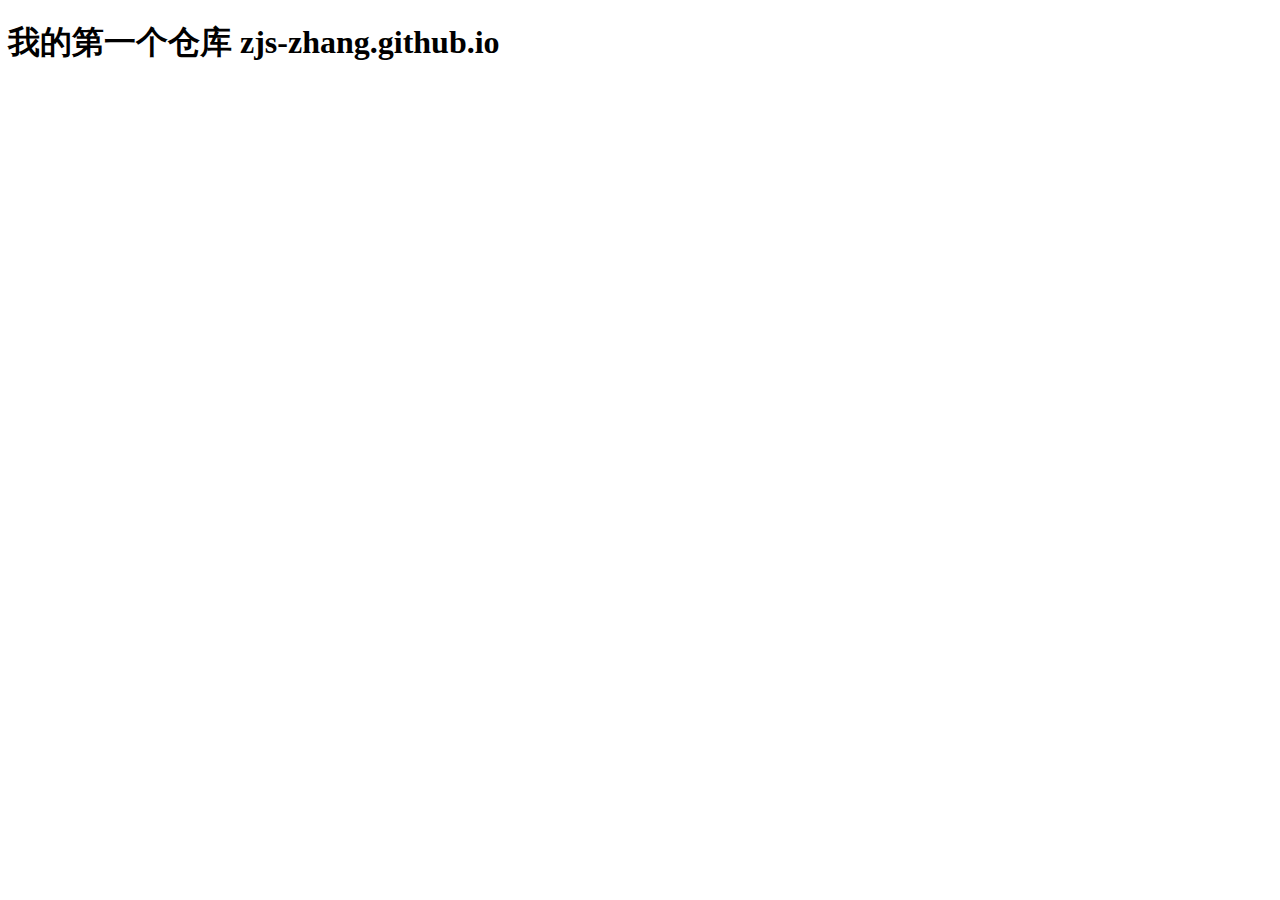
==== index.html @ bf3cb0ac "Create index.html" ====
<!DOCTYPE html>
<html lang="en">
  <head>
    <meta charset="UTF-8" />
    <meta
      name="viewport"
      content="width=device-width, initial-scale=1.0"
    />
    <title>Document</title>
  </head>
  <body>
    <h1>我的第一个仓库 zjs-zhang.github.io</h1>
  </body>
</html>
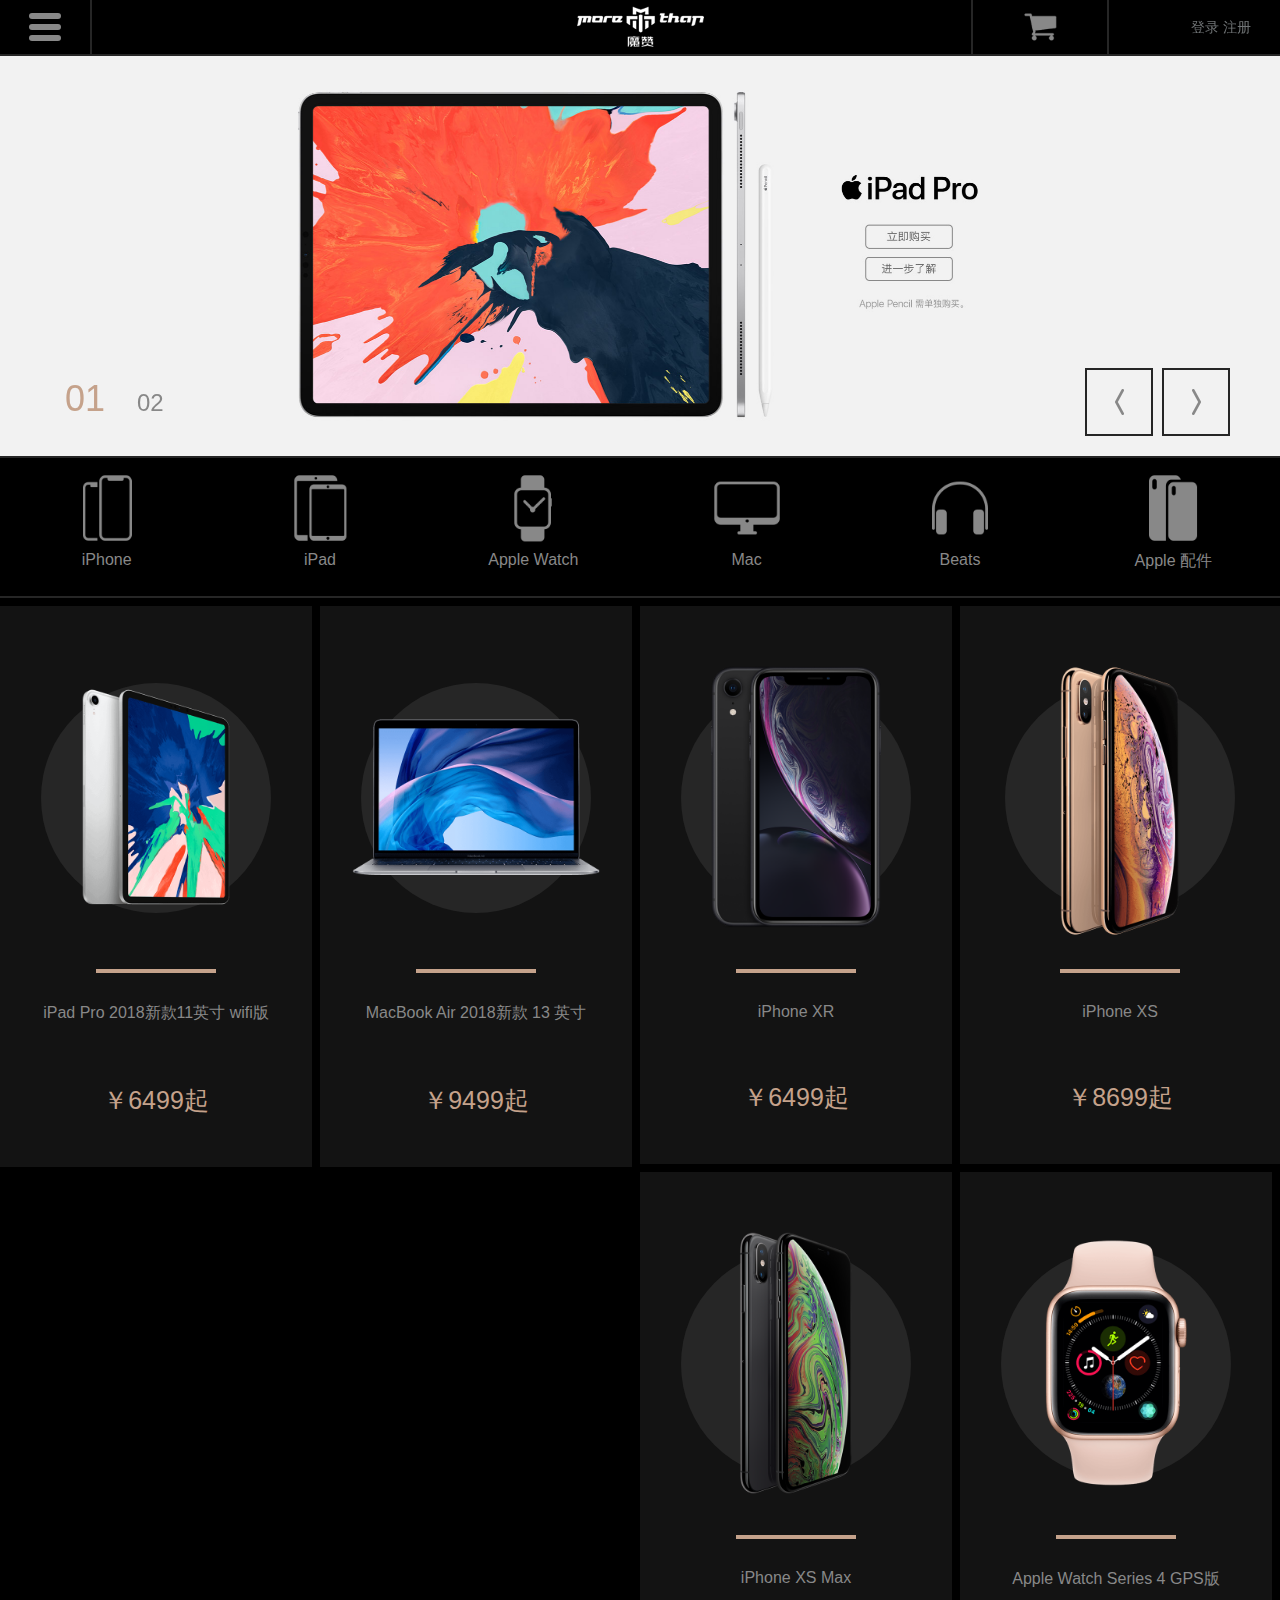
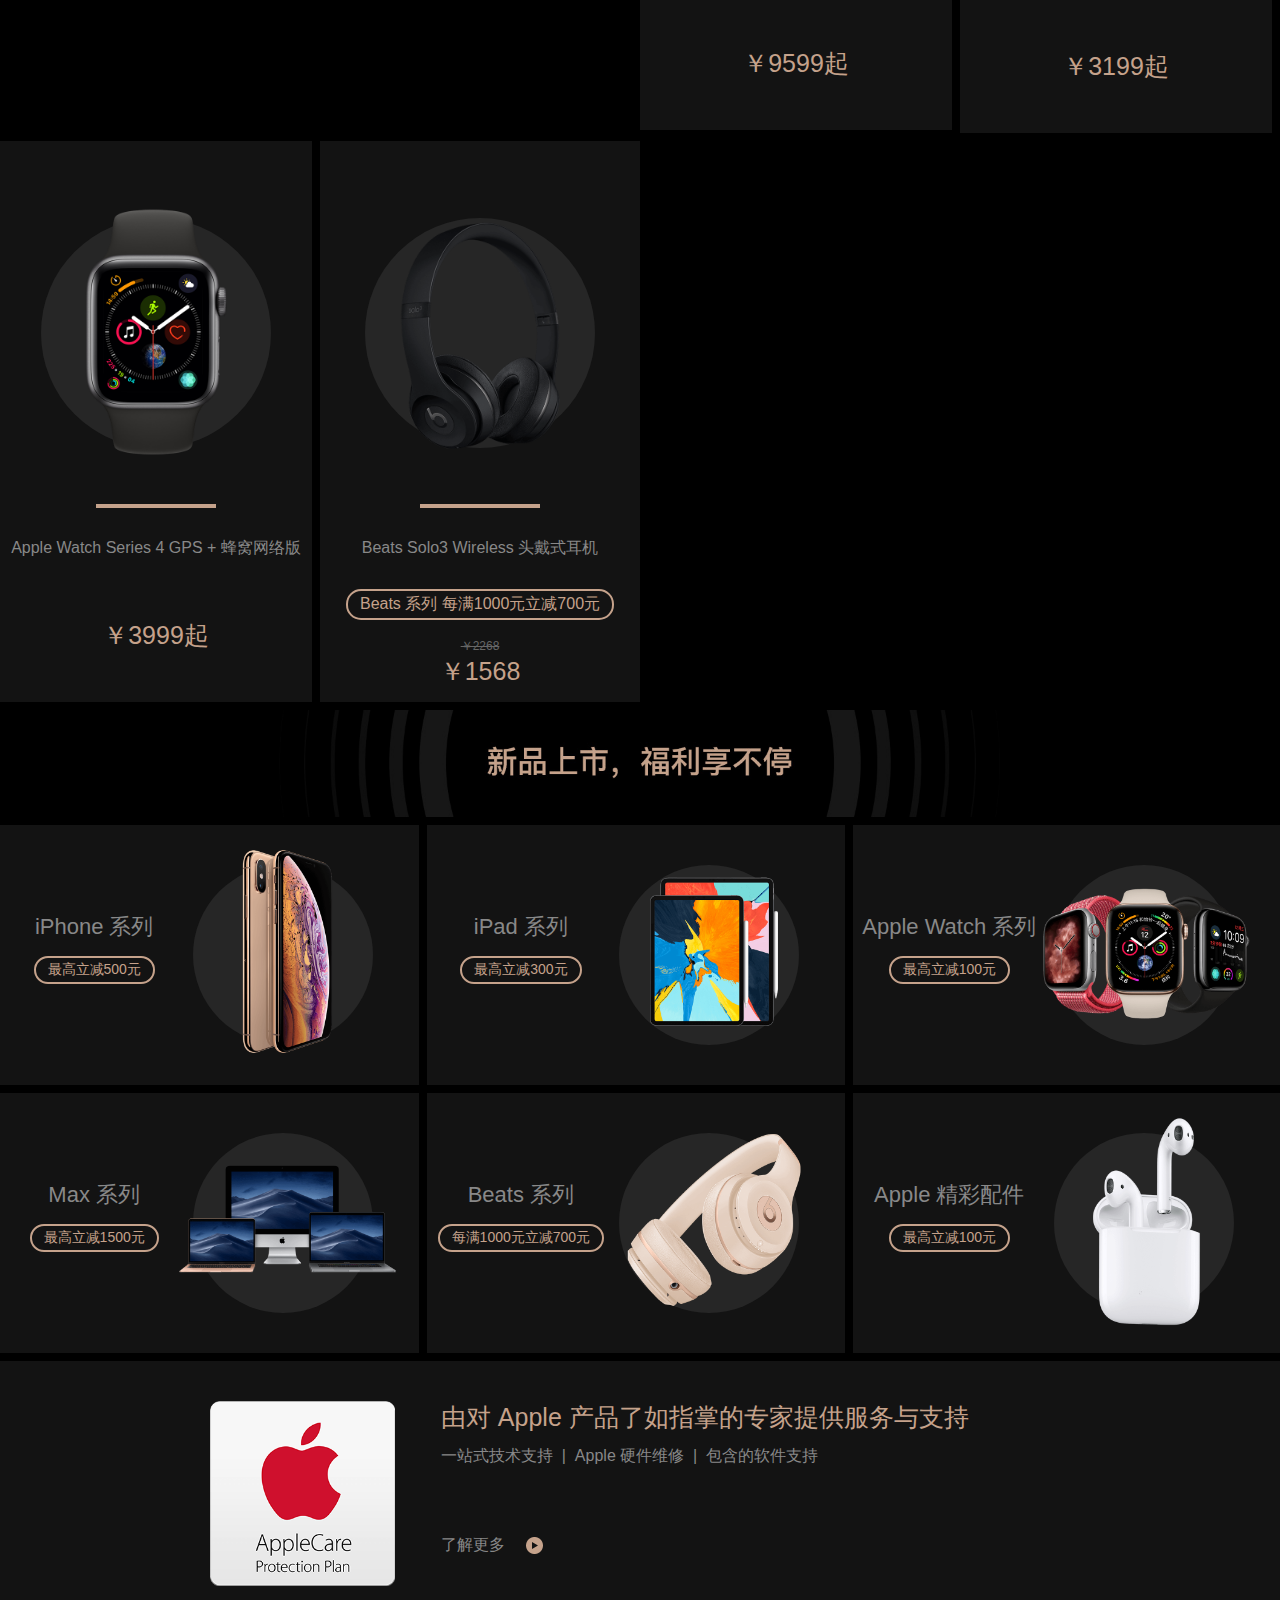
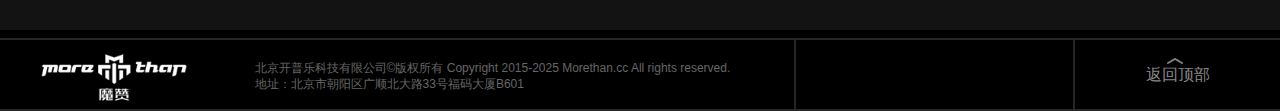
==== commit fdc5489b: "第一个版本" ====
--- a/index.html
+++ b/index.html
@@ -1,14 +1,301 @@
 <!DOCTYPE html>
 <html lang="en">
-  <head>
-    <meta charset="UTF-8" />
-    <meta
-      name="viewport"
-      content="width=device-width, initial-scale=1.0"
-    />
+
+<head>
+    <meta charset="UTF-8">
+    <meta name="viewport" content="width=device-width, initial-scale=1.0">
+    <link rel="stylesheet" href="./css/index.css">
+    <link rel="stylesheet" href="./css/swiper.min.css">
     <title>Document</title>
-  </head>
-  <body>
-    <h1>我的第一个仓库 zjs-zhang.github.io</h1>
-  </body>
-</html>
+    <style>
+
+    </style>
+</head>
+
+<body>
+    <div class="container">
+        <header>
+            <div class="header-top cf">
+                <div class="menu">
+                    <div class='before'></div>
+                    <div class='menu-toggle'></div>
+                    <div class='after'></div>
+                </div>
+                <div class="logo">
+                    <h1>魔赞</h1>
+                </div>
+                <div class="shopping-cart">
+                    <a href="shoppingCart.html"></a>
+                </div>
+                <div class="login">
+                    <a href="login.html">登录</a>/<a href="">注册</a>
+
+                </div>
+            </div>
+            <div class="banner">
+                <div class="swiper-container">
+                    <div class="swiper-wrapper">
+                        <div class="swiper-slide">
+                            <a href="detail.html" title="iPad Pro"><img src=" ./images/index/m11ipad.jpg" alt=""></a>
+                        </div>
+                        <div class="swiper-slide">
+                            <a href="detail.html" title="MacBook Air"><img src="./images/index/m11mac.jpg" alt=""></a>
+                        </div>
+                    </div>
+                    <!-- 如果需要分页器 -->
+                    <div class="swiper-pagination"></div>
+                    <!-- 如果需要导航按钮 -->
+                    <div class="swiper-button-prev"></div>
+                    <div class="swiper-button-next"></div>
+                    <!-- 如果需要滚动条 -->
+                    <!-- <div class="swiper-scrollbar"></div> -->
+                </div>
+            </div>
+            <div class="nav-tab">
+                <ul class="cf">
+                    <li><a href="detail.html" title="iPhone">
+                            <img src="./images/index/nav1.png" alt="">
+                            <span class="text">iPhone</span>
+                        </a></li>
+                    <li><a href="detail.html" title="iPad">
+                            <img src="./images/index/nav2.png" alt="">
+                            <span class="text">iPad</span>
+                        </a></li>
+                    <li><a href="detail.html" title=" Apple Watch">
+                            <img src="./images/index/nav3.png" alt="">
+                            <span class="text"> Apple Watch</span>
+                        </a></li>
+                    <li><a href="detail.html" title="Mac">
+                            <img src="./images/index/nav4.png" alt="">
+                            <span class="text">Mac</span>
+                        </a></li>
+                    <li><a href="detail.html" title="Beats">
+                            <img src="./images/index/nav5.png" alt="">
+                            <span class="text">Beats</span>
+                        </a></li>
+                    <li><a href="detail.html" title="Apple 配件">
+                            <img src="./images/index/nav6.png" alt="">
+                            <span class="text">Apple 配件</span>
+                        </a></li>
+                </ul>
+            </div>
+        </header>
+        <section>
+            <div class="main-shop">
+                <div><a href="detail.html" title="iPad Pro 2018新款11英寸 wifi版">
+                        <div class="circle"></div>
+                        <img src="./images/index/menu2.png" alt="">
+                        <div class="line"></div>
+                        <p>iPad Pro 2018新款11英寸 wifi版</p>
+                        <span>￥6499起</span>
+                    </a>
+                </div>
+                <div><a href="detail.html" title="MacBook Air 2018新款 13 英寸">
+                        <div class="circle"></div>
+                        <img src="./images/index/list1.png" alt="">
+                        <div class="line"></div>
+                        <p>MacBook Air 2018新款 13 英寸</p>
+                        <span>￥9499起</span>
+                    </a>
+                </div>
+                <div><a href="detail.html" title="iPhone XR">
+                        <div class="circle"></div>
+                        <img src="./images/index/list2.png" alt="">
+                        <div class="line"></div>
+                        <p>iPhone XR</p>
+                        <span>￥6499起</span>
+                    </a>
+                </div>
+                <div><a href="detail.html" title="iPhone XS">
+                        <div class="circle"></div>
+                        <img src="./images/index/list3.png" alt="">
+                        <div class="line"></div>
+                        <p>iPhone XS</p>
+                        <span>￥8699起</span>
+                    </a>
+                </div>
+                <div><a href="detail.html" title="iPhone XS Max">
+                        <div class="circle"></div>
+                        <img src="./images/index/list4.png" alt="">
+                        <div class="line"></div>
+                        <p>iPhone XS Max</p>
+                        <span>￥9599起</span>
+                    </a>
+                </div>
+                <div><a href="detail.html" title="Apple Watch Series 4 GPS版">
+                        <div class="circle"></div>
+                        <img src="./images/index/list5.png" alt="">
+                        <div class="line"></div>
+                        <p>Apple Watch Series 4 GPS版</p>
+                        <span>￥3199起</span>
+                    </a>
+                </div>
+                <div><a href="detail.html" title="Apple Watch Series 4 GPS + 蜂窝网络版">
+                        <div class="circle"></div>
+                        <img src="./images/index/list6.png" alt="">
+                        <div class="line"></div>
+                        <p>Apple Watch Series 4 GPS + 蜂窝网络版</p>
+                        <span>￥3999起</span>
+                    </a>
+                </div>
+                <div><a class="active" href="detail.html" title="Beats Solo3 Wireless 头戴式耳机">
+                        <div class="circle"></div>
+                        <img src="./images/index/list7.png" alt="">
+                        <div class="line"></div>
+                        <p>Beats Solo3 Wireless 头戴式耳机</p>
+                        <button>Beats 系列 每满1000元立减700元</button>
+                        <i>￥2268</i>
+                        <span>￥1568</span>
+                    </a>
+                </div>
+            </div>
+            <div class="new-shop">
+                <img src="./images/index/title_02.jpg" alt="">
+                <div>
+                    <ul class="cf">
+                        <li>
+                            <a href="detail.html" class="cf" title="iPhone 系列">
+                                <div>
+                                    <p>iPhone 系列</p>
+                                    <button>最高立减500元</button>
+                                </div>
+                                <div class="circle"></div>
+                                <img src="./images/index/menu1.png" alt="">
+                            </a>
+                        </li>
+                        <li>
+                            <a href="detail.html" class="cf" title="iPad 系列">
+                                <div>
+                                    <p>iPad 系列</p>
+                                    <button>最高立减300元</button>
+                                </div>
+                                <div class="circle"></div>
+                                <img src="./images/index/r-iPad.png" alt="">
+                            </a>
+                        </li>
+                        <li>
+                            <a href="detail.html" class="cf" title="Apple Watch 系列">
+                                <div>
+                                    <p>Apple Watch 系列</p>
+                                    <button>最高立减100元</button>
+                                </div>
+                                <div class="circle"></div>
+                                <img src="./images/index/menu3.png" alt="">
+                            </a>
+                        </li>
+                        <li>
+                            <a href="detail.html" class="cf" title="Max 系列">
+                                <div>
+                                    <p>Max 系列</p>
+                                    <button>最高立减1500元</button>
+                                </div>
+                                <div class="circle"></div>
+                                <img src="./images/index/menu4.png" alt="">
+                            </a>
+                        </li>
+                        <li>
+                            <a href="detail.html" class="cf" title="Beats 系列">
+                                <div>
+                                    <p>Beats 系列</p>
+                                    <button>每满1000元立减700元</button>
+                                </div>
+                                <div class="circle"></div>
+                                <img src="./images/index/menu5.png" alt="">
+                            </a>
+                        </li>
+                        <li>
+                            <a href="detail.html" class="cf" title="Apple 精彩配件">
+                                <div>
+                                    <p>Apple 精彩配件</p>
+                                    <button>最高立减100元</button>
+                                </div>
+                                <div class="circle"></div>
+                                <img src="./images/index/menu6.png" alt="">
+                            </a>
+                        </li>
+                    </ul>
+                </div>
+            </div>
+            <div class="learn-about">
+                <div class="inner">
+                    <a href="detail.html" class="cf">
+                        <div class="left">
+                            <img src="./images/index/applecare.png" alt="">
+                        </div>
+                        <div class="right">
+                            <p>由对 Apple 产品了如指掌的专家提供服务与支持</p>
+                            <p>一站式技术支持&nbsp;&nbsp;|&nbsp;&nbsp;Apple 硬件维修&nbsp;&nbsp;|&nbsp;&nbsp;包含的软件支持</p>
+                            <p>了解更多</p>
+                        </div>
+                    </a>
+                </div>
+            </div>
+        </section>
+        <footer class="cf">
+            <div><img src="./images/index/logo.png" alt=""></div>
+            <p>北京开普乐科技有限公司©版权所有 Copyright 2015-2025 Morethan.cc All rights reserved.<br>地址：北京市朝阳区广顺北大路33号福码大厦B601</p>
+            <a href="#">返回顶部<span></span></a>
+        </footer>
+    </div>
+    <script src="./js/jquery-3.4.1.min.js"></script>
+    <script src="./js/swiper.min.js"></script>
+    <script>
+        //轮播图插件
+        var mySwiper = new Swiper('.swiper-container', {
+            direction: 'horizontal', // 垂直切换选项
+            loop: true, // 循环模式选项
+            effect: 'fade',
+            speed: 1000,
+            autoplay: {
+                delay: 5000,
+            },
+            // 如果需要分页器
+            pagination: {
+                el: '.swiper-pagination',
+                clickable: true,
+                renderBullet: function (index, className) {
+                    switch (index) {
+                        case 0: text = "01"; break;
+                        case 1: text = "02"; break;
+                    }
+                    return `<span class="${className}">${text}</span>`
+                }
+            },
+
+            // 如果需要前进后退按钮
+            navigation: {
+                nextEl: '.swiper-button-next',
+                prevEl: '.swiper-button-prev',
+            },
+
+            // 如果需要滚动条
+            scrollbar: {
+                el: '.swiper-scrollbar',
+            },
+        })
+        //nav-tab的效果
+        $('.nav-tab li ').hover(function () {
+            var ind = $(this).index() + 1
+            $(this).find('img').attr('src', './images/index/nav' + ind + ind + '.png')
+            $(this).find('img').addClass('change')
+        }, function () {
+            var ind = $(this).index() + 1
+            $(this).find('img').attr('src', './images/index/nav' + ind + '.png')
+            $(this).find('img').removeClass('change')
+        })
+        //返回顶部
+        function back() {
+            $('footer span').animate({ top: '25%' }, 800, function () {
+                $('footer span').animate({ top: '37%' }, 800)
+
+            })
+        }
+        back()
+        setInterval(function () {
+            back()
+        }, 1600)
+
+    </script>
+</body>
+
+</html>--- a/css/index.css
+++ b/css/index.css
@@ -0,0 +1,455 @@
+*{
+    padding: 0;
+    margin: 0;
+    border: 0;
+}
+.cf:before,.cf:after{
+    content:'';
+    display: block;
+}
+ .cf:after{
+    clear:both;
+}
+a{text-decoration: none;}
+ul li{list-style: none;}
+body{font-family: "微软雅黑","黑体","宋体",Helvetica,Arial;}
+.container{
+    width: 100%;   
+    min-width: 1200px;
+    background-color: #000;
+}
+header{
+    width: 100%;
+    /* min-width: 1200px; */
+}
+.header-top{
+    width: 100%;
+    height: 54px;   
+    background-color: #000;
+    border-bottom: 2px solid #262626;
+    position: fixed;
+    z-index: 10;
+    min-width: 1200px;
+}
+.header-top>div{
+    float: left;
+}
+.header-top .menu{
+    /* 115 */
+    width: 7%;
+    height: 41px;
+    /* position: relative; */
+    cursor:pointer;
+    padding-top: 13px;
+    border-right:2px solid #262626;
+}
+.header-top .menu>div{
+    width: 32px;
+    height: 6px;
+    margin: 0 auto;
+    background-color: #888;
+    border-radius:3px;
+    margin-bottom: 5px;
+}
+.logo {
+    width: 150px;
+    text-indent: -2000px;
+    /* 750/1879 */
+    margin-left:37% ;
+    /* 452  */
+    margin-right: 20%;
+ }
+.logo h1 {
+    display:block;
+    height: 54px;
+    /* margin-top: 7px; */
+    background: url(../images/index/logo.png) no-repeat center;
+    background-size: 90%;
+}
+.shopping-cart a{
+    display: block;
+    width: 50px;
+    
+    padding:0 42px;
+    height: 54px;
+    background: url(../images/index/icon-car.png) no-repeat center;
+    background-size: 40%;
+    margin-top: 0px;
+    border-left: 2px solid #262626;
+    border-right: 2px solid #262626;
+    transition: all .3s;
+}
+.shopping-cart a:hover{
+    background:url(../images/index/icon-car-hover.png) no-repeat center;
+    background-size: 40%;
+}
+.login {
+    font-size: 14px;
+    
+    line-height: 54px;
+    margin-left: 82px;
+}
+.login a{
+    color:#707476;
+    transition:color .1s;
+}
+.login a:hover{
+        color:#c5a28b;
+}
+.banner{
+    width: 100%;
+    /* min-width: 1200px; */
+    padding-top: 54px;
+}
+.swiper-container {
+    width: 100%;
+  
+}
+.swiper-container img {
+    width: 100%; 
+    display: block;
+}
+.banner .swiper-pagination{
+    text-align: left;
+}
+.banner .swiper-pagination-bullet {
+    width: 26px;
+    height: 26px;
+    line-height: 26px;
+    font-size: 24px;
+    color:#888;
+    opacity:1;
+    background: transparent;
+}
+.banner .swiper-container-horizontal>.swiper-pagination-bullets{
+    left:50px;
+    bottom: 40px;
+}
+.banner .swiper-container-horizontal > .swiper-pagination-bullets .swiper-pagination-bullet {
+    margin: 0 15px;
+}
+.banner .swiper-pagination-bullet-active {
+    width: 42px ;
+    font-size: 36px ;
+    /* line-height: 17px ; */
+    color: #c5a28b ;
+}
+.banner .swiper-button-prev,.banner .swiper-button-next{
+    width: 68px;
+    height: 68px;
+    position: absolute;
+    left:100%;
+    top:100%;
+    background: url(../images/index/page.png);    
+    top: 100% ;
+    margin-top: -88px;
+    left: 100% ;    
+    transition:all .3s;
+}
+.banner .swiper-button-prev{
+    background-position: 0 0 ;
+    margin-left: -195px;
+}
+.banner .swiper-button-next{
+    background-position: 68px 0;
+    left:auto;
+    right: 50px;
+}
+.banner .swiper-button-prev:after,.banner .swiper-button-next:after{
+    content:''
+}
+.banner .swiper-button-prev:hover{
+    background:url(../images/index/page-hover.png);
+    background-position: 0 0 ;
+}
+.banner .swiper-button-next:hover{
+    background:url(../images/index/page-hover.png);
+    background-position: 68px 0 ;
+}
+.nav-tab{
+    width: 100%;
+    /* min-width: 1200px; */
+    background-color: #000;
+    text-align: center;
+    border-top: 2px solid #262626;
+    border-bottom: 2px solid #262626;
+}
+.nav-tab ul li{
+    list-style: none;
+    float: left;
+    width: 16.6666%;
+}
+.nav-tab ul li a{
+    display: block;
+  
+}
+.nav-tab img{
+    width: 70px;
+    height: 70px;
+    margin-top: 15px;
+    transition:transform .6s;
+}
+.nav-tab span{
+    display:block;
+    font-size: 16px;
+    color:#888;
+    margin-top: 4px;
+    margin-bottom: 24px;
+    transition: color .6s;
+}
+.nav-tab ul li a:hover span{
+color:#c5a28b;
+}
+.nav-tab li .change{
+    transform:scale(1.1)
+}
+.section{
+    width: 100%;
+}
+.main-shop{
+    width: 100%;
+    min-width:1200px;
+    padding-top: 8px;
+  text-align: center;
+}
+.main-shop>div{
+    width: 25%;
+    float: left;
+    box-sizing: border-box;
+    border-right: 8px solid #000;
+    background-color: #131313;
+    position: relative;
+    margin-bottom: 8px;
+    
+}
+.main-shop>div:nth-child(4n){
+    border-right: 0;
+}
+.main-shop>div a{
+    display: block;
+    width: 100%;
+padding-top: 77px;
+    padding-bottom: 50px;
+    transition: box-shadow .5s;
+}
+.main-shop .circle{
+    width: 230px;
+    height:230px;
+    background-color: #262626;
+    margin: 0 auto;
+    border-radius: 50%;
+}
+.main-shop img{
+    width: 100%;
+display: block;
+    position: absolute;
+    top:35px;
+    left:0;
+    transition:transform .5s;
+}
+.main-shop .line{
+
+    width: 120px;
+    height: 4px;
+    background-color: #c5a28b;
+    margin: 56px auto 30px;
+}
+.main-shop p{
+    font-size: 16px;
+    color:#888;
+    margin-bottom: 60px;
+}
+.main-shop span{
+    font-size: 25px;
+    color:#c5a28b;
+
+}
+.main-shop .active p{
+margin-bottom: 30px;
+}
+.main-shop button,.new-shop button
+{
+   padding: 3px 12px;
+    border-radius: 15px;
+    border: 2px solid #c5a28b;
+    font-size: 16px;
+    color:#c5a28b;
+    background-color: transparent;
+}
+.main-shop i{
+    font-style: normal;
+    display: block;
+    margin-top: 18px;
+    margin-bottom: 0;
+    color:#666;
+    font-size: 12px;
+    text-decoration:line-through;
+}
+.main-shop .active{
+    padding-bottom: 14px;
+}
+.main-shop a:hover,.new-shop a:hover,.learn-about:hover{
+    box-shadow:  0px 0px 38px rgba(0,0,0,0.8) inset;
+}
+.main-shop a:hover img{
+    transform:scale(0.9)
+}
+.new-shop{
+    width: 100%;
+
+}
+.new-shop>img{
+    width: 100%;
+    display: block;
+}
+.new-shop ul li{
+    float: left;
+    width: 33.3333%;
+    margin-top: 8px;
+}
+.new-shop ul li:nth-child(3n) a{
+    border-right:0;
+}
+.new-shop ul li a{
+    display: block;
+    box-sizing: border-box;
+    border-right: 8px solid #000;
+    position: relative;
+    background-color: #131313;
+    transition: box-shadow .5s;
+}
+.new-shop .circle{
+    width: 180px;
+    float: right;
+    height: 180px;
+    border-radius: 50%;
+margin: 40px 46px 40px 0;
+
+background-color: #262626;
+}
+.new-shop a img{
+    display: block;
+    width:58%;
+    position: absolute;
+    top:5px;
+    right:10px;
+    transition: transform .5s;
+}
+.new-shop a>div:first-child{
+    float: left;
+    width: 45%;
+    text-align: center;
+}
+.new-shop p{
+   font-size: 22px;
+   color:#888;
+   margin-top: 87px;
+   margin-bottom: 14px;  
+}
+.new-shop button{font-size: 14px;}
+.new-shop a:hover img{
+    transform: scale(0.9);
+}
+.learn-about{width: 100%;background-color: #131313;margin-top: 8px;transition:box-shadow .5s;}
+.learn-about .inner{
+    width: 1200px;
+    margin: 0 auto;
+   
+}
+.inner a>div{
+    float: left;
+    /* 252/1879 */
+    
+}
+.inner .left{
+    width: 13.4114%;
+    margin-right: 70px;
+margin-left: 170px;
+padding: 40px 0;
+}
+.inner .right{
+    width:60%;
+    padding: 40px 0;
+   
+}
+.inner .left>img{
+    width: 115%;
+    transition:transform .5s;
+}
+.inner p{
+    color:#888;
+    font-size: 16px;
+}
+.inner p:first-child{
+    color:#c5a28b;
+    font-size: 25px;
+    margin-bottom: 12px;
+}
+.inner p:last-child{
+   margin-top: 68px;
+ 
+   background: url(../images/index/applecare-icon.png) no-repeat 12% center;
+}
+.inner a:hover img{
+    transform:scale(0.9)
+}
+footer{width: 100%;border-bottom: 2px solid #262626;margin-top: 8px;border-top: 2px solid #262626;}
+footer div{
+    width: 12%;
+    float: left;
+    margin-top: 11px;
+    margin-left: 37px;
+}
+footer div img{
+    width: 100%;
+}
+footer p{
+    float: left;
+    /* 345px/1879 */
+    margin-left:5%;
+    /* 60 */
+    padding-right: 5%;
+    color:#666;
+    font-size:12px;
+    line-height:16px;
+    padding-top: 20px;
+    height: 49px;
+    border-right:2px solid #262626;
+}
+footer a{
+    display: block;
+    float:right;
+    text-align: center;
+    width: 16%;
+    font-size: 16px;
+    color:#888;
+    line-height: 69px;
+    border-left: 2px solid #262626;
+    /* background: url(../images/index/icon-top.png) no-repeat center 40%; */
+    background-size: 8%;
+    transition: color .3s;
+    position: relative;
+}
+footer span{
+    display: block;
+    width:16px;
+    height:6px;
+    background:url(../images/index/icon-top.png) no-repeat ;
+    background-size: contain;
+    position: absolute;
+    top:37%;
+    left:45%;
+}
+footer a:hover{
+    color:#c5a28b;
+}
+.footer a.active{
+   top:25%;
+}
+
+
+
+
+
+
+
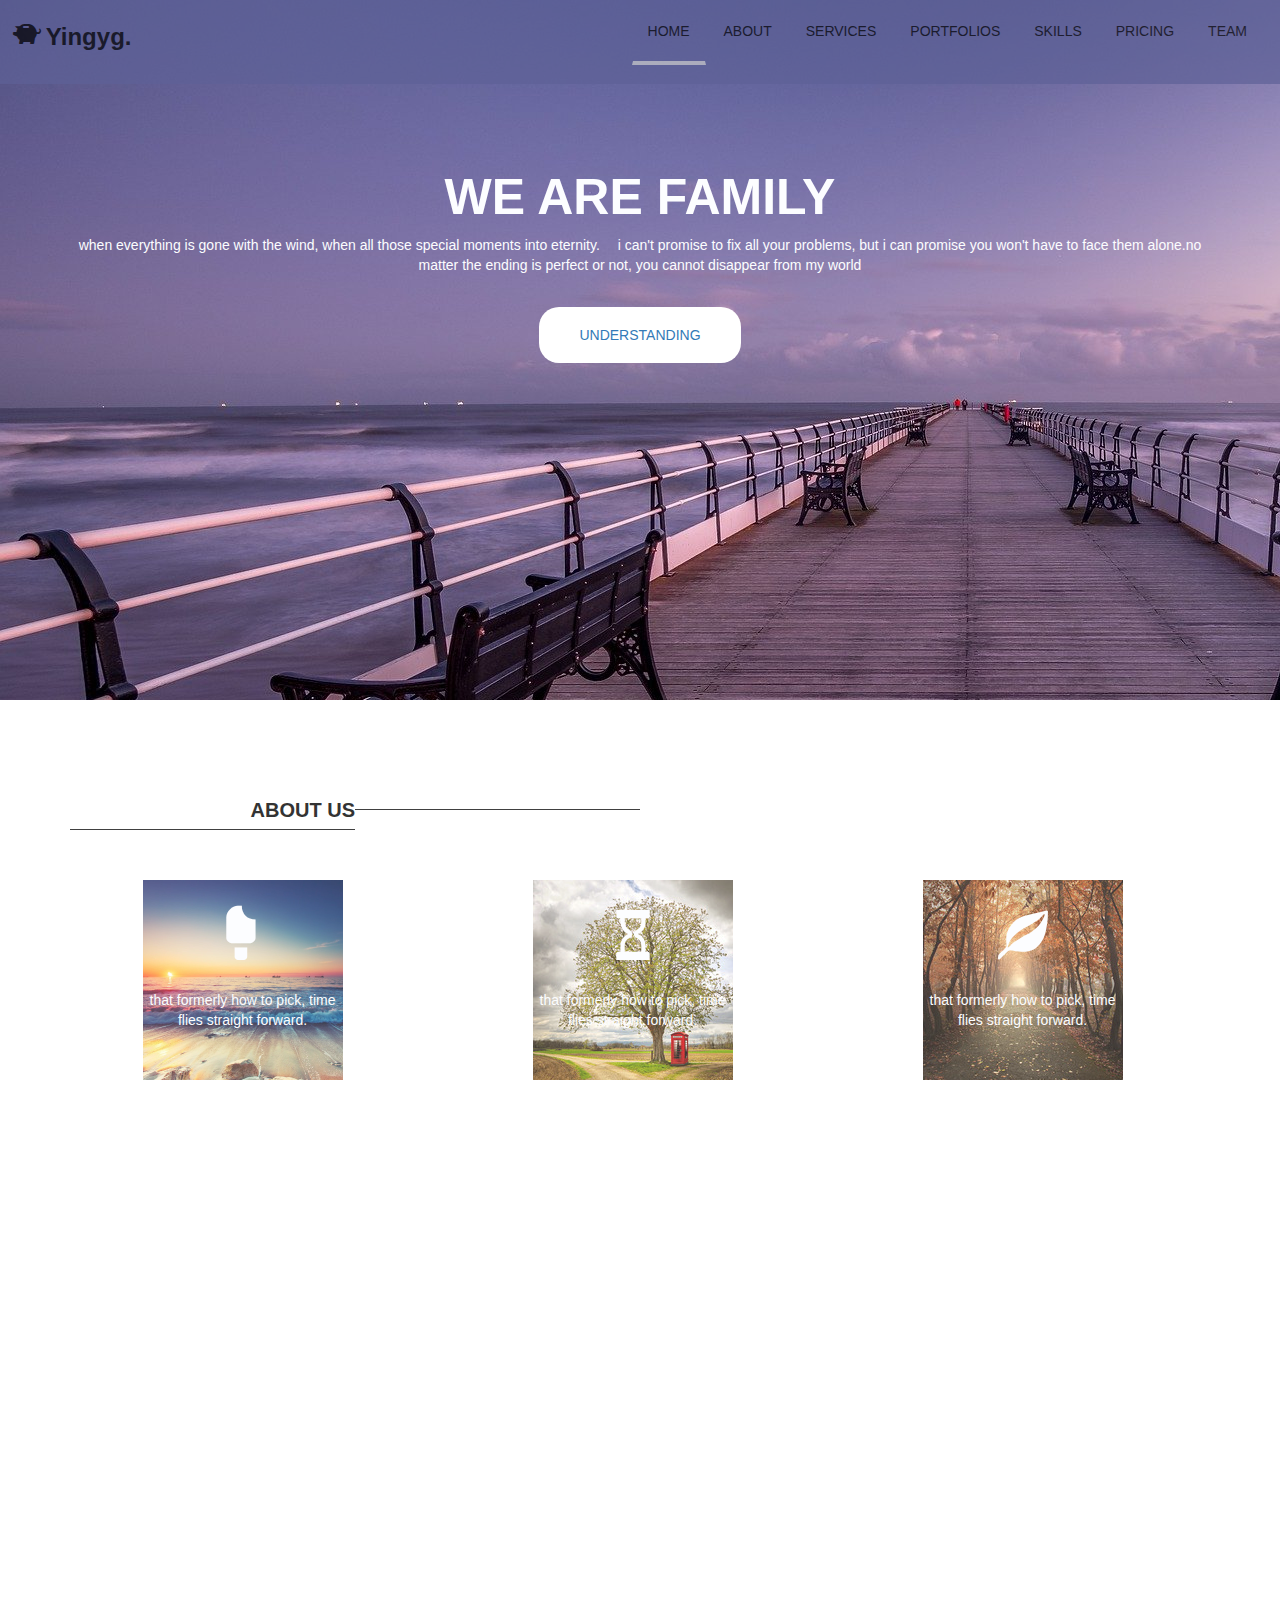
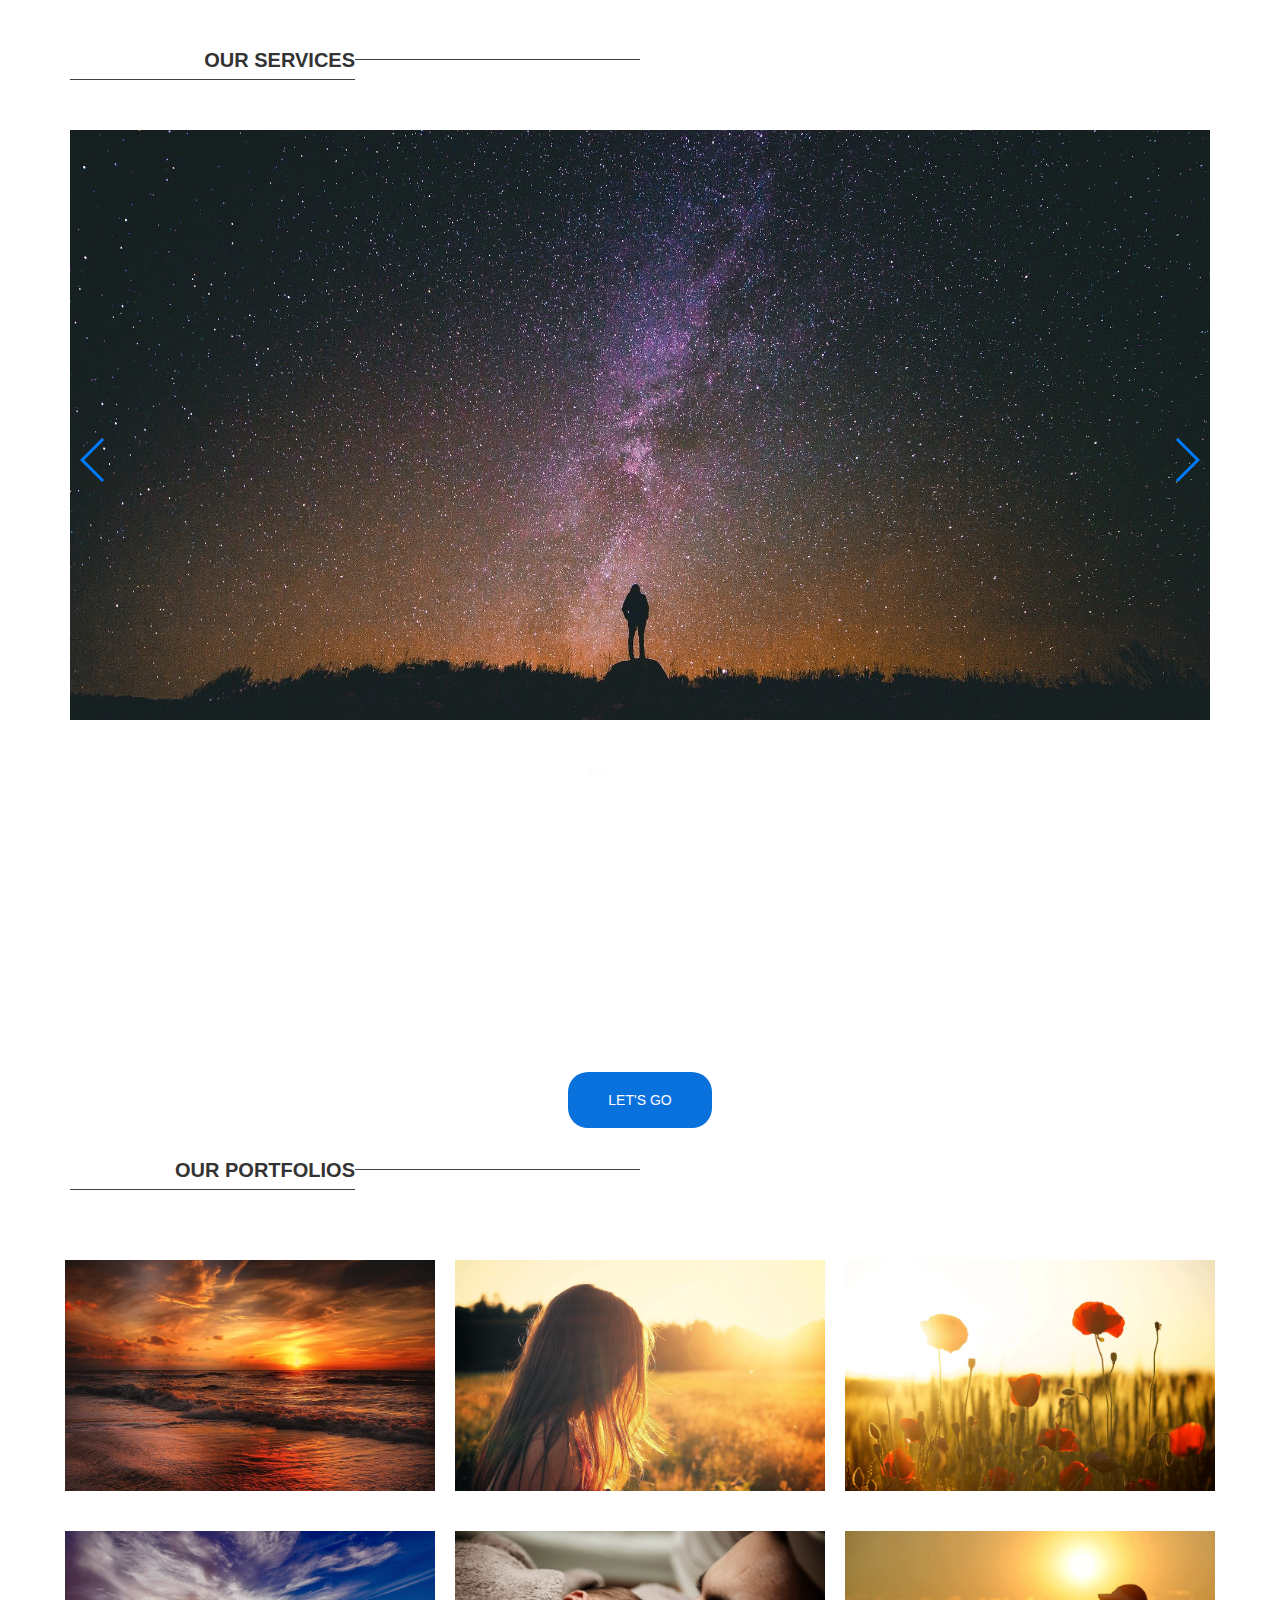
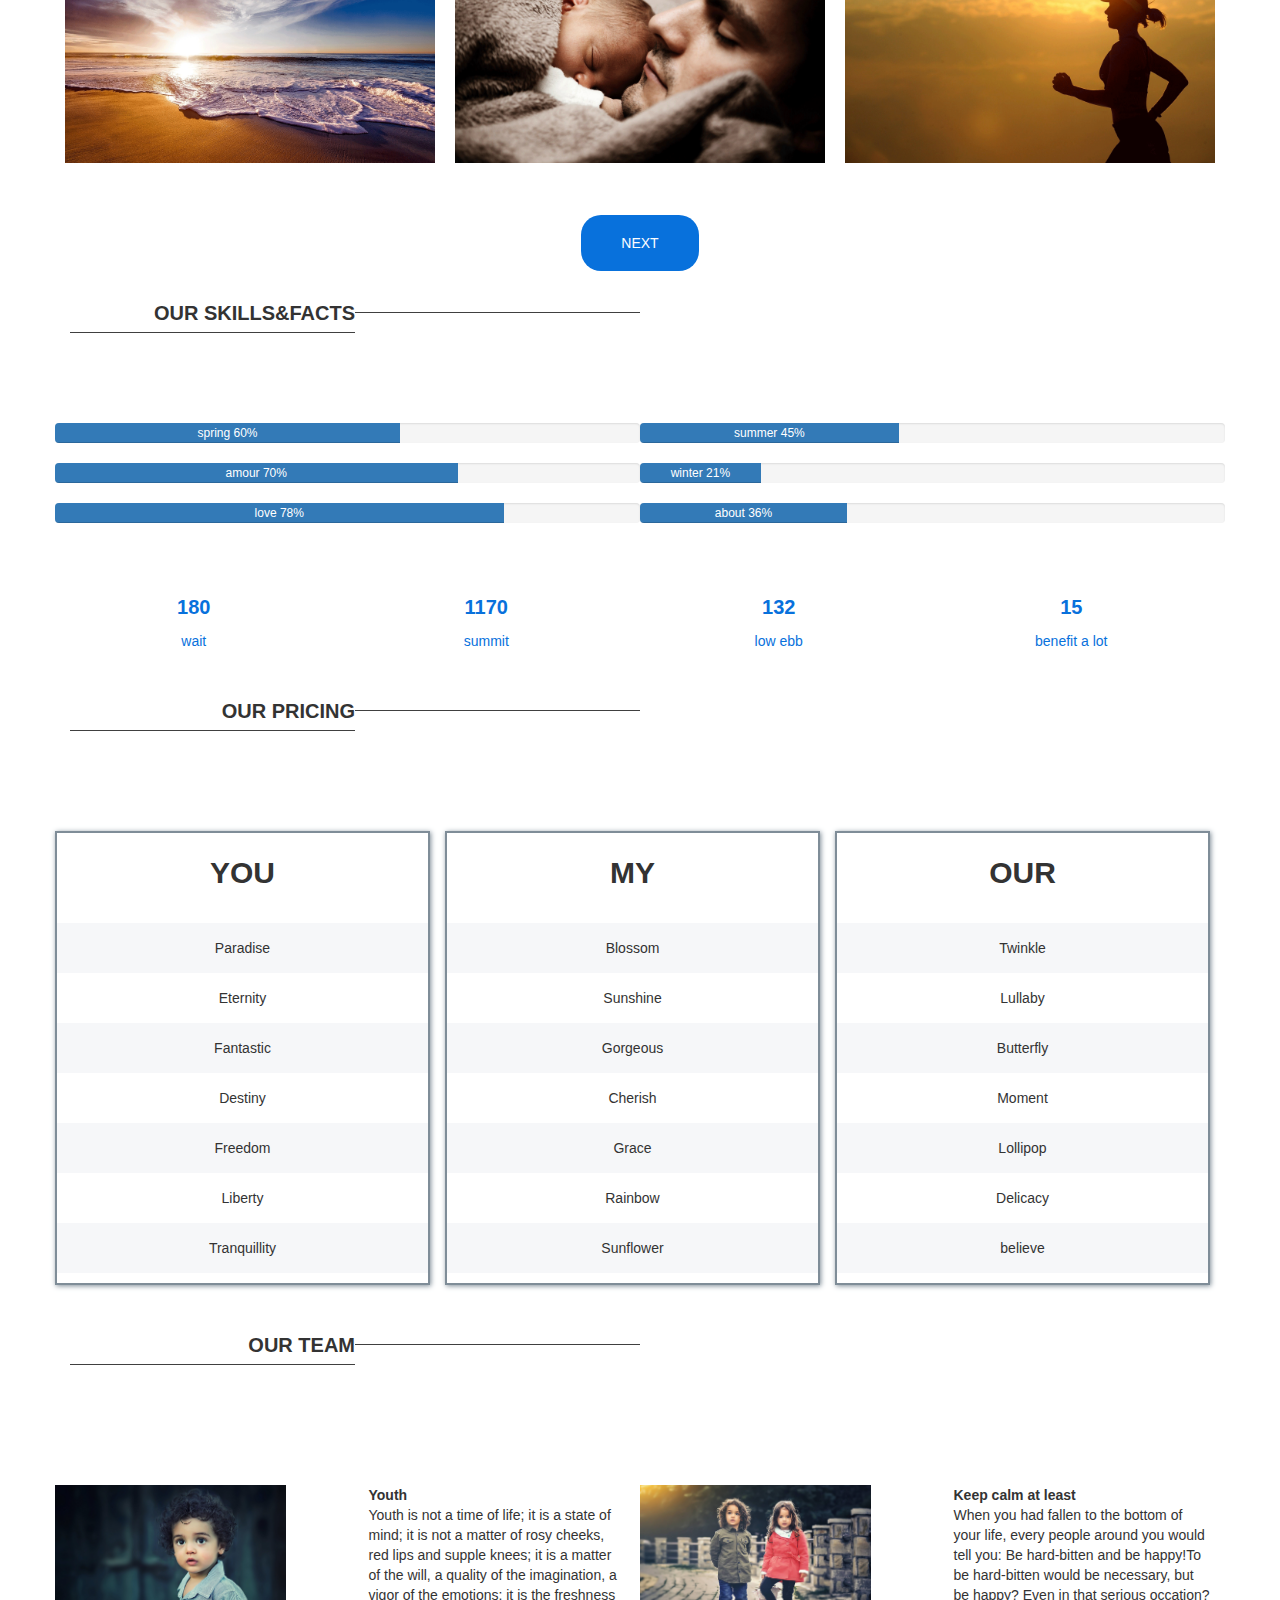
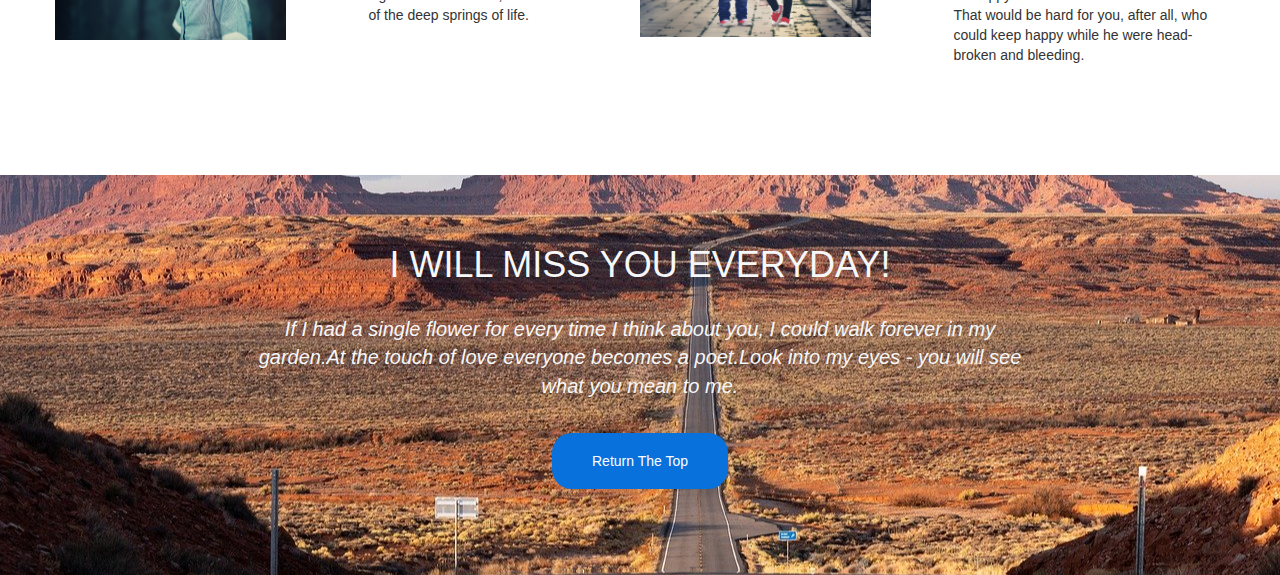
==== commit e5f574fe: "long" ====
--- a/index.html
+++ b/index.html
@@ -4,297 +4,432 @@
 <head>
     <meta charset="UTF-8">
     <meta name="viewport" content="width=device-width, initial-scale=1.0">
-    <link rel="stylesheet" href="./css/index.css">
+    <title>龙宝宝的网站</title>
+    <link rel="stylesheet" href="./css/bootstrap.css">
     <link rel="stylesheet" href="./css/swiper.min.css">
-    <title>Document</title>
-    <style>
-
-    </style>
+    <link rel="stylesheet" href="./css/animate.min.css">
+    <link rel="stylesheet" href="./css/style.css">
+    <script src="./js/jquery-3.5.1.js"></script>
+    <script src="./js/bootstrap.js"></script>
+    <script src="./js/swiper.min.js"></script>
+    <script src="./js/wow.min.js"></script>
 </head>
 
-<body>
-    <div class="container">
+<body data-spy="scroll" data-target="#navbar-example">
+    <div class="main">
         <header>
-            <div class="header-top cf">
-                <div class="menu">
-                    <div class='before'></div>
-                    <div class='menu-toggle'></div>
-                    <div class='after'></div>
-                </div>
-                <div class="logo">
-                    <h1>魔赞</h1>
-                </div>
-                <div class="shopping-cart">
-                    <a href="shoppingCart.html"></a>
-                </div>
-                <div class="login">
-                    <a href="login.html">登录</a>/<a href="">注册</a>
-
-                </div>
-            </div>
-            <div class="banner">
-                <div class="swiper-container">
-                    <div class="swiper-wrapper">
-                        <div class="swiper-slide">
-                            <a href="detail.html" title="iPad Pro"><img src=" ./images/index/m11ipad.jpg" alt=""></a>
-                        </div>
-                        <div class="swiper-slide">
-                            <a href="detail.html" title="MacBook Air"><img src="./images/index/m11mac.jpg" alt=""></a>
-                        </div>
-                    </div>
-                    <!-- 如果需要分页器 -->
-                    <div class="swiper-pagination"></div>
-                    <!-- 如果需要导航按钮 -->
-                    <div class="swiper-button-prev"></div>
-                    <div class="swiper-button-next"></div>
-                    <!-- 如果需要滚动条 -->
-                    <!-- <div class="swiper-scrollbar"></div> -->
-                </div>
-            </div>
-            <div class="nav-tab">
-                <ul class="cf">
-                    <li><a href="detail.html" title="iPhone">
-                            <img src="./images/index/nav1.png" alt="">
-                            <span class="text">iPhone</span>
-                        </a></li>
-                    <li><a href="detail.html" title="iPad">
-                            <img src="./images/index/nav2.png" alt="">
-                            <span class="text">iPad</span>
-                        </a></li>
-                    <li><a href="detail.html" title=" Apple Watch">
-                            <img src="./images/index/nav3.png" alt="">
-                            <span class="text"> Apple Watch</span>
-                        </a></li>
-                    <li><a href="detail.html" title="Mac">
-                            <img src="./images/index/nav4.png" alt="">
-                            <span class="text">Mac</span>
-                        </a></li>
-                    <li><a href="detail.html" title="Beats">
-                            <img src="./images/index/nav5.png" alt="">
-                            <span class="text">Beats</span>
-                        </a></li>
-                    <li><a href="detail.html" title="Apple 配件">
-                            <img src="./images/index/nav6.png" alt="">
-                            <span class="text">Apple 配件</span>
-                        </a></li>
-                </ul>
-            </div>
+            <div class="container clearfix top">
+                <div class="left">
+                    <p class="text-justify bigp">
+                        <span class="glyphicon glyphicon-piggy-bank" aria-hidden="true"></span>
+                        <strong>Yingyg. </strong>
+                    </p>
+                </div>
+                <div class="right" id="navbar-example">
+                    <ul class="nav nav-tabs text-right clearfix" role="tablist">
+                        <li class="text-uppercase"><a href="#a">home</a></li>
+                        <li class="text-uppercase"><a href="#b">about</a></li>
+                        <li class="text-uppercase"><a href="#c">services</a></li>
+                        <li class="text-uppercase"><a href="#d">portfolios</a></li>
+                        <li class="text-uppercase"><a href="#e">skills</a></li>
+                        <li class="text-uppercase"><a href="#f">pricing</a></li>
+                        <li class="text-uppercase"><a href="#g">team</a></li>
+
+                    </ul>
+                </div>
+
+            </div>
+            <div class="header-top" id="a">
+
+
+                <div class="banner">
+                    <div class="container">
+                        <h1 class="text-center wow fadeInDown" data-wow-duration="2s" data-wow-delay="0.5s"><strong>
+                                WE ARE FAMILY
+                            </strong>
+                        </h1>
+                        <p class="text-center wow fadeInDown" data-wow-duration="2s" data-wow-delay="0.2s">when
+                            everything is gone with the wind, when all those special moments
+                            into eternity. 　i can't
+                            promise to fix all your problems, but i can promise you won't have to face them alone.no
+                            matter the ending is perfect or not, you cannot disappear from my world</p>
+                        <li class="text-center margin5r"> <a href="#b">UNDERSTANDING</a></li>
+                    </div>
+                </div>
+
+            </div>
+
         </header>
         <section>
-            <div class="main-shop">
-                <div><a href="detail.html" title="iPad Pro 2018新款11英寸 wifi版">
-                        <div class="circle"></div>
-                        <img src="./images/index/menu2.png" alt="">
-                        <div class="line"></div>
-                        <p>iPad Pro 2018新款11英寸 wifi版</p>
-                        <span>￥6499起</span>
-                    </a>
-                </div>
-                <div><a href="detail.html" title="MacBook Air 2018新款 13 英寸">
-                        <div class="circle"></div>
-                        <img src="./images/index/list1.png" alt="">
-                        <div class="line"></div>
-                        <p>MacBook Air 2018新款 13 英寸</p>
-                        <span>￥9499起</span>
-                    </a>
-                </div>
-                <div><a href="detail.html" title="iPhone XR">
-                        <div class="circle"></div>
-                        <img src="./images/index/list2.png" alt="">
-                        <div class="line"></div>
-                        <p>iPhone XR</p>
-                        <span>￥6499起</span>
-                    </a>
-                </div>
-                <div><a href="detail.html" title="iPhone XS">
-                        <div class="circle"></div>
-                        <img src="./images/index/list3.png" alt="">
-                        <div class="line"></div>
-                        <p>iPhone XS</p>
-                        <span>￥8699起</span>
-                    </a>
-                </div>
-                <div><a href="detail.html" title="iPhone XS Max">
-                        <div class="circle"></div>
-                        <img src="./images/index/list4.png" alt="">
-                        <div class="line"></div>
-                        <p>iPhone XS Max</p>
-                        <span>￥9599起</span>
-                    </a>
-                </div>
-                <div><a href="detail.html" title="Apple Watch Series 4 GPS版">
-                        <div class="circle"></div>
-                        <img src="./images/index/list5.png" alt="">
-                        <div class="line"></div>
-                        <p>Apple Watch Series 4 GPS版</p>
-                        <span>￥3199起</span>
-                    </a>
-                </div>
-                <div><a href="detail.html" title="Apple Watch Series 4 GPS + 蜂窝网络版">
-                        <div class="circle"></div>
-                        <img src="./images/index/list6.png" alt="">
-                        <div class="line"></div>
-                        <p>Apple Watch Series 4 GPS + 蜂窝网络版</p>
-                        <span>￥3999起</span>
-                    </a>
-                </div>
-                <div><a class="active" href="detail.html" title="Beats Solo3 Wireless 头戴式耳机">
-                        <div class="circle"></div>
-                        <img src="./images/index/list7.png" alt="">
-                        <div class="line"></div>
-                        <p>Beats Solo3 Wireless 头戴式耳机</p>
-                        <button>Beats 系列 每满1000元立减700元</button>
-                        <i>￥2268</i>
-                        <span>￥1568</span>
-                    </a>
-                </div>
-            </div>
-            <div class="new-shop">
-                <img src="./images/index/title_02.jpg" alt="">
-                <div>
-                    <ul class="cf">
-                        <li>
-                            <a href="detail.html" class="cf" title="iPhone 系列">
-                                <div>
-                                    <p>iPhone 系列</p>
-                                    <button>最高立减500元</button>
-                                </div>
-                                <div class="circle"></div>
-                                <img src="./images/index/menu1.png" alt="">
-                            </a>
-                        </li>
-                        <li>
-                            <a href="detail.html" class="cf" title="iPad 系列">
-                                <div>
-                                    <p>iPad 系列</p>
-                                    <button>最高立减300元</button>
-                                </div>
-                                <div class="circle"></div>
-                                <img src="./images/index/r-iPad.png" alt="">
-                            </a>
-                        </li>
-                        <li>
-                            <a href="detail.html" class="cf" title="Apple Watch 系列">
-                                <div>
-                                    <p>Apple Watch 系列</p>
-                                    <button>最高立减100元</button>
-                                </div>
-                                <div class="circle"></div>
-                                <img src="./images/index/menu3.png" alt="">
-                            </a>
-                        </li>
-                        <li>
-                            <a href="detail.html" class="cf" title="Max 系列">
-                                <div>
-                                    <p>Max 系列</p>
-                                    <button>最高立减1500元</button>
-                                </div>
-                                <div class="circle"></div>
-                                <img src="./images/index/menu4.png" alt="">
-                            </a>
-                        </li>
-                        <li>
-                            <a href="detail.html" class="cf" title="Beats 系列">
-                                <div>
-                                    <p>Beats 系列</p>
-                                    <button>每满1000元立减700元</button>
-                                </div>
-                                <div class="circle"></div>
-                                <img src="./images/index/menu5.png" alt="">
-                            </a>
-                        </li>
-                        <li>
-                            <a href="detail.html" class="cf" title="Apple 精彩配件">
-                                <div>
-                                    <p>Apple 精彩配件</p>
-                                    <button>最高立减100元</button>
-                                </div>
-                                <div class="circle"></div>
-                                <img src="./images/index/menu6.png" alt="">
-                            </a>
-                        </li>
-                    </ul>
-                </div>
-            </div>
-            <div class="learn-about">
-                <div class="inner">
-                    <a href="detail.html" class="cf">
-                        <div class="left">
-                            <img src="./images/index/applecare.png" alt="">
-                        </div>
-                        <div class="right">
-                            <p>由对 Apple 产品了如指掌的专家提供服务与支持</p>
-                            <p>一站式技术支持&nbsp;&nbsp;|&nbsp;&nbsp;Apple 硬件维修&nbsp;&nbsp;|&nbsp;&nbsp;包含的软件支持</p>
-                            <p>了解更多</p>
-                        </div>
-                    </a>
+            <div class="scetion1" id="b">
+                <div class="container">
+                    <div class="biaoti">
+                        <div class="one text-right">
+                            <strong>ABOUT US</strong>
+                        </div>
+                        <div class="two"></div>
+                    </div>
+                    <div class="row margin5r
+                    ">
+                        <div class="col-md-4 col-sm-6">
+                            <div class="bg1 minibg text-center">
+
+                                <span class="glyphicon glyphicon-ice-lolly-tasted" aria-hidden="true"></span>
+                                <p>
+                                    that formerly how to pick, time flies straight forward.
+                                </p>
+                            </div>
+                        </div>
+                        <div class="col-md-4 col-sm-6">
+                            <div class="bg2 minibg text-center">
+
+                                <span class="glyphicon glyphicon-hourglass " aria-hidden="true"></span>
+                                <p>
+                                    that formerly how to pick, time flies straight forward.
+                                </p>
+                            </div>
+                        </div>
+                        <div class="col-md-4">
+                            <div class="bg3 minibg text-center">
+
+                                <span class="glyphicon glyphicon-leaf" aria-hidden="true"></span>
+                                <p>
+                                    that formerly how to pick, time flies straight forward.
+                                </p>
+                            </div>
+                        </div>
+
+
+
+                    </div>
+                    <div class="row row2">
+                        <div class="col-md-6 col-sm-6">
+                            <div class="left wow slideInLeft" data-wow-duration="2s" data-wow-delay="0.1s">
+                                <p>
+                                    <strong>time no end to flee, verdant and promote the distance between the lines,
+                                        deep does not see shadows.</strong><br /><br /><br />those habits ultimately
+                                    stay years in
+                                    the corner of the pain and burned into our skin together. if one day, you will no
+                                    longer remember, i will no longer remember, time will replace we remember.　in a
+                                    world filled with hate, we must still dare to hope. in a world filled with despair,
+                                    we must still dare to dream. those or naive longings thoughts are years or grinding
+                                    gone radiance, off enclosure, only sad mood in and wait.　if you love a girl, it's
+                                    better to fight for her happiness than to abandon her for the sake of her happiness.
+                                </p>
+
+
+                            </div>
+                        </div>
+                        <div>
+                            <div class="right  wow slideInRight col-md-6 col-sm-6" data-wow-duration="2s"
+                                data-wow-delay="0.1s"></div>
+                        </div>
+                    </div>
+                </div>
+            </div>
+            <div class="scetion2" id="c">
+                <div class="container">
+                    <div class="biaoti">
+                        <div class="one text-right">
+                            <strong>OUR SERVICES</strong>
+                        </div>
+                        <div class="two"></div>
+                    </div>
+                    <div class="swiper-container">
+                        <div class="swiper-wrapper">
+                            <!-- <div class="swiper-slide"><img src="./images/lun1_02.gif" alt=""></div> -->
+                            <div class="swiper-slide"><img src="./images/lun2.jpg" alt=""></div>
+                            <div class="swiper-slide"><img src="./images/lun3_02.gif" alt=""></div>
+                            <div class="swiper-slide"><img src="./images/lun4_02.gif" alt=""></div>
+                            <div class="swiper-slide"><img src="./images/lun5_02.gif" alt=""></div>
+                        </div>
+                        <!-- 如果需要分页器 -->
+                        <div class="swiper-pagination"></div>
+
+                        <!-- 如果需要导航按钮 -->
+                        <div class="swiper-button-prev"></div>
+                        <div class="swiper-button-next"></div>
+
+                    </div>
+                    <div class="row">
+                        <div class="col-md-6 clearfix   wow fadeIn " data-wow-duration="2s" data-wow-delay="0.5s"><span
+                                class="glyphicon glyphicon-asterisk" aria-hidden="true"></span>
+                            <p>time is a great thing, can let fate displaced within iraq.Life is apure flame,and we live
+                                by
+                                an invisible sun within us.</p>
+                        </div>
+                        <div class="col-md-6 clearfix  wow fadeIn" data-wow-duration="2s" data-wow-delay="0.5s"><span
+                                class="glyphicon glyphicon-tag" aria-hidden="true"></span>
+                            <p> i sit at the that side, looking across the river gently your smile.I love you not
+                                because
+                                who you are,but because who I am when I am with you.</p>
+                        </div>
+                        <div class="col-md-6 clearfix  wow fadeIn" data-wow-duration="2s" data-wow-delay="0.5s"><span
+                                class="glyphicon glyphicon-tint" aria-hidden="true"></span>
+                            <p>　i will be here when you real like being quiet....and when you need to speak your mind ,i
+                                will listen.</p>
+                        </div>
+                        <div class="col-md-6 clearfix  wow fadeIn" data-wow-duration="2s" data-wow-delay="0.5s"><span
+                                class="glyphicon glyphicon-gift" aria-hidden="true"></span>
+                            <p> time tunnel, always blooming all kinds of flowers in the sun, they grow, condenses
+                                night-that under different stories.</p>
+                        </div>
+                        <div class="col-md-6 clearfix  wow fadeIn" data-wow-duration="2s" data-wow-delay="0.5s"><span
+                                class="glyphicon glyphicon-bell" aria-hidden="true"></span>
+                            <p>Make yourself a better person and know who you are before you try and know someone else
+                                and
+                                expect them to know you.</p>
+                        </div>
+                        <div class="col-md-6 clearfix  wow fadeIn" data-wow-duration="2s" data-wow-delay="0.5s"><span
+                                class="glyphicon glyphicon-tree-deciduous" aria-hidden="true"></span>
+                            <p>Don&apos;t try so hard,the best things come when you lease expect them to</p>
+                        </div>
+                    </div>
+                    <li class="text-center"> <a class="an ani" href="#d">LET'S GO</a></li>
+                </div>
+            </div>
+            <div class="section3" id="d">
+                <div class="container">
+                    <div class="biaoti">
+                        <div class="one text-right">
+                            <strong>OUR PORTFOLIOS</strong>
+                        </div>
+                        <div class="two"></div>
+                    </div>
+                    <div class="row">
+                        <div class="col-md-4  col-sm-6 none"><img src="./images/po4_02.gif" alt=""></div>
+                        <div class="col-md-4 col-sm-6 ">
+                            <img src="./images/PO2_02.gif" alt="">
+                        </div>
+                        <div class="col-md-4 col-sm-6 none">
+                            <img src="./images/PO3_02.gif" alt="">
+                        </div>
+                        <div class="col-md-4 col-sm-6"><img src="./images/po5_02.gif" alt=""></div>
+                        <div class="col-md-4 col-sm-6 none">
+                            <img src="./images/po8_02.gif" alt="">
+                        </div>
+                        <div class="col-md-4 col-sm-6">
+                            <img src="./images/po7_02.gif" alt="">
+                        </div>
+                        <!-- <div class="col-md-4">
+                            <img src="./images/po9.jpg" alt=""> -->
+                        <!-- </div> -->
+                        <!-- <div class="col-md-4"> <img src="./images/po10.jpg" alt="">
+                        </div>
+                        <div class="col-md-4">
+                            <img src="./images/po11.jpg" alt="">
+                        </div> -->
+                    </div>
+                    <li class="text-center anli"> <a class="an ani" href="#e">NEXT</a></li>
+                </div>
+            </div>
+            <div class="section4" id=e>
+                <div class="container">
+                    <div class="biaoti">
+                        <div class="one text-right">
+                            <strong>OUR SKILLS&FACTS</strong>
+                        </div>
+                        <div class="two"></div>
+                    </div>
+                    <div class="row row1 text-left">
+                        <div class="progress col-md-6 ">
+                            <div class="progress-bar " role="progressbar" aria-valuenow="60" aria-valuemin="0"
+                                aria-valuemax="100" style="width: 60%;">
+                                spring 60%
+                            </div>
+                        </div>
+                        <div class="progress col-md-6">
+                            <div class="progress-bar" role="progressbar" aria-valuenow="60" aria-valuemin="0"
+                                aria-valuemax="100" style="width: 45%;">
+                                summer 45%
+                            </div>
+                        </div>
+                        <div class="progress col-md-6">
+                            <div class="progress-bar" role="progressbar" aria-valuenow="60" aria-valuemin="0"
+                                aria-valuemax="100" style="width: 70%;">
+                                amour 70%
+                            </div>
+                        </div>
+                        <div class="progress col-md-6">
+                            <div class="progress-bar" role="progressbar" aria-valuenow="60" aria-valuemin="0"
+                                aria-valuemax="100" style="width: 21%;">
+                                winter 21%
+                            </div>
+                        </div>
+                        <div class="progress col-md-6">
+                            <div class="progress-bar" role="progressbar" aria-valuenow="60" aria-valuemin="0"
+                                aria-valuemax="100" style="width: 78%;">
+                                love 78%
+                            </div>
+                        </div>
+                        <div class="progress col-md-6">
+                            <div class="progress-bar" role="progressbar" aria-valuenow="60" aria-valuemin="0"
+                                aria-valuemax="100" style="width: 36%;">
+                                about 36%
+                            </div>
+                        </div>
+                    </div>
+                    <div class="row row2">
+                        <div class="col-md-3 col-sm-3 col-xs-6 text-center">
+                            <p>
+                                <strong>180</strong>
+                            </p>
+
+                            <li>wait</li>
+                        </div>
+                        <div class="col-md-3 col-sm-3 col-xs-6 text-center">
+                            <p>
+                                <strong>1170</strong>
+                            </p>
+                            <li>summit</li>
+                        </div>
+                        <div class="col-md-3 col-sm-3 col-xs-6 text-center">
+                            <p>
+                                <strong>132</strong>
+                            </p>
+                            <li>low ebb</li>
+                        </div>
+                        <div class="col-md-3 col-sm-3 col-xs-6 text-center">
+                            <p>
+                                <strong>15</strong>
+                            </p>
+                            <li>benefit a lot</li>
+                        </div>
+                    </div>
+
+                </div>
+            </div>
+            <div class="section5" id="f">
+                <div class="container">
+                    <div class="biaoti">
+                        <div class="one text-right">
+                            <strong>OUR PRICING</strong>
+                        </div>
+                        <div class="two"></div>
+                    </div>
+                    <div class="row">
+                        <div class="col-md-4">
+                            <div class="borders text-center">
+                                <p>YOU</p>
+                                <ul>
+                                    <li>Paradise</li>
+                                    <li>Eternity</li>
+                                    <li>Fantastic</li>
+                                    <li>Destiny</li>
+                                    <li>Freedom</li>
+                                    <li>Liberty</li>
+                                    <li>Tranquillity </li>
+                                </ul>
+                            </div>
+                        </div>
+                        <div class="col-md-4">
+                            <div class="borders text-center">
+                                <p>MY</p>
+                                <ul>
+                                    <li>Blossom</li>
+                                    <li>Sunshine</li>
+                                    <li>Gorgeous </li>
+                                    <li>Cherish</li>
+                                    <li>Grace </li>
+                                    <li>Rainbow</li>
+                                    <li>Sunflower</li>
+                                </ul>
+                            </div>
+                        </div>
+                        <div class="col-md-4">
+                            <div class="borders text-center">
+                                <p>OUR</p>
+                                <ul>
+                                    <li>Twinkle</li>
+                                    <li>Lullaby </li>
+                                    <li>Butterfly </li>
+                                    <li>Moment</li>
+                                    <li>Lollipop</li>
+                                    <li>Delicacy</li>
+                                    <li>believe</li>
+                                </ul>
+                            </div>
+                        </div>
+
+
+
+                    </div>
+                </div>
+            </div>
+            <div class="section6" id="g">
+                <div class="container">
+                    <div class="biaoti">
+                        <div class="one text-right">
+                            <strong>OUR TEAM</strong>
+                        </div>
+                        <div class="two"></div>
+                    </div>
+                    <div class="row">
+                        <div class="col-md-6 clearfix">
+                            <div class="left"><img src="./images/LAST1.jpg" alt=""></div>
+                            <div class="right">
+                                <p><strong>Youth</strong><br />Youth is not a time of life; it is a state of mind; it is
+                                    not a matter of rosy cheeks, red lips and supple knees; it is a matter of the will,
+                                    a quality of the imagination, a vigor of the emotions; it is the freshness of the
+                                    deep springs of life.
+                                </p>
+                            </div>
+                        </div>
+                        <div class="col-md-6 clearfix">
+                            <div class="left"><img src="./images/LAST2.jpg" alt=""></div>
+                            <div class="right">
+                                <p><strong>Keep calm at least</strong><br />When you had fallen to the bottom of your
+                                    life, every people around you would tell you: Be hard-bitten and be happy!To be
+                                    hard-bitten would be necessary, but be happy? Even in that serious occation? That
+                                    would be hard for you, after all, who could keep happy while he were head-broken and
+                                    bleeding.</p>
+                            </div>
+                        </div>
+                    </div>
+                </div>
+                <div class=" hopeHappy">
+                    <h1 class="text-center">I WILL MISS YOU EVERYDAY!</h1>
+                    <p class="text-center"><em>If I had a single flower for every time I think about you, I could walk
+                            forever in my
+                            garden.At
+                            the touch of love everyone becomes a poet.Look into my eyes - you will see what you mean to
+                            me.</em>
+                    </p>
+                    <li class="text-center anli"> <a class="an ani" href="#">Return The Top</a></li>
                 </div>
             </div>
         </section>
-        <footer class="cf">
-            <div><img src="./images/index/logo.png" alt=""></div>
-            <p>北京开普乐科技有限公司©版权所有 Copyright 2015-2025 Morethan.cc All rights reserved.<br>地址：北京市朝阳区广顺北大路33号福码大厦B601</p>
-            <a href="#">返回顶部<span></span></a>
-        </footer>
     </div>
-    <script src="./js/jquery-3.4.1.min.js"></script>
-    <script src="./js/swiper.min.js"></script>
     <script>
-        //轮播图插件
+        $('body').scrollspy({ target: '#navbar-example' })
         var mySwiper = new Swiper('.swiper-container', {
-            direction: 'horizontal', // 垂直切换选项
+
             loop: true, // 循环模式选项
-            effect: 'fade',
-            speed: 1000,
-            autoplay: {
-                delay: 5000,
-            },
+
             // 如果需要分页器
             pagination: {
                 el: '.swiper-pagination',
-                clickable: true,
-                renderBullet: function (index, className) {
-                    switch (index) {
-                        case 0: text = "01"; break;
-                        case 1: text = "02"; break;
-                    }
-                    return `<span class="${className}">${text}</span>`
-                }
             },
-
+            autoplay: true,
             // 如果需要前进后退按钮
             navigation: {
                 nextEl: '.swiper-button-next',
                 prevEl: '.swiper-button-prev',
             },
 
-            // 如果需要滚动条
-            scrollbar: {
-                el: '.swiper-scrollbar',
-            },
+
         })
-        //nav-tab的效果
-        $('.nav-tab li ').hover(function () {
-            var ind = $(this).index() + 1
-            $(this).find('img').attr('src', './images/index/nav' + ind + ind + '.png')
-            $(this).find('img').addClass('change')
-        }, function () {
-            var ind = $(this).index() + 1
-            $(this).find('img').attr('src', './images/index/nav' + ind + '.png')
-            $(this).find('img').removeClass('change')
-        })
-        //返回顶部
-        function back() {
-            $('footer span').animate({ top: '25%' }, 800, function () {
-                $('footer span').animate({ top: '37%' }, 800)
-
-            })
-        }
-        back()
-        setInterval(function () {
-            back()
-        }, 1600)
-
+        wow = new WOW(
+            {
+                boxClass: 'wow',      // default
+                animateClass: 'animated', // default
+                offset: 0,          // default
+                mobile: true,       // default
+                live: true        // default
+            }
+        )
+        wow.init();
+        new WOW().init();
     </script>
 </body>
 
--- a/css/style.css
+++ b/css/style.css
@@ -0,0 +1,322 @@
+html{
+
+
+    font-size:62.5%; /* 10÷16=62.5% */
+    margin: 0;
+    }
+    body {
+        position: relative;
+        margin: 0 auto;
+      }
+li{
+    list-style: none;
+}
+a{
+    text-decoration-line: none;
+}
+*{
+    padding: 0%;
+    margin: 0;
+    box-sizing: border-box;
+}
+header{
+    height: 70rem;
+    background-image: url("../images/banner.jpg");
+    color: #fcfdff;
+}
+.top{
+    box-sizing: border-box;
+    opacity: 0.7;
+    width: 100%;
+    background-color: #5e6198;
+    line-height: 7.4rem;
+    z-index: 999;
+    position: fixed;
+}
+.top .container ul{   height: 7.4rem;
+    line-height: 7.4rem;
+
+}
+.nav-tabs{
+    border: none;
+}
+.margin5r{
+    margin-top: 5rem;
+}
+/* .header-top>.container:first-child{
+ 
+ 
+} */
+.bigp{
+    font-size: 24px;
+}
+.top .right ul li{
+    float: left;
+   
+}
+.top .right ul li a{
+    color: #000000;
+    padding: 2rem 15px ;
+    text-decoration-line: none;
+}
+/* .top .right ul li:hover{
+    border-bottom: 4px solid #fcfdff;
+} */
+.top .left{
+    float: left;
+    color: #000000;
+}
+.top .right{
+    float: right; 
+}
+.banner .container h1{
+    padding-top: 15rem;
+    font-size: 5rem;
+}
+.banner li a,.an{
+    padding: 2rem 4rem;
+  
+    border-radius: 2rem;
+    text-decoration-line: none;
+}
+.banner li a{
+    transition: 0.5s;
+    
+    background-color: #ffffff;
+}
+.banner li a:hover{
+    background-color: #0871dc;
+    color: #fcfdff;
+}
+.minibg{
+    margin: 0 auto;
+    width: 20rem;
+    height: 20rem;
+   margin-bottom: 2rem;
+   background-size: cover;
+   opacity: 0.8;
+   color: #fcfdff;
+}
+.minibg span{
+    font-size: 5rem;
+    padding:3rem 0 ;
+}
+.bg1{
+    background-image: url("../images/1537195422-PbhdrAnTgU.jpg");
+}
+.bg2{
+    background-image: url("../images/bg2.jpg");
+}
+.bg3{
+    background-image: url("../images/bg3.jpg");
+}
+.biaoti{
+    width: 50%;
+    height: 40px;
+    margin-top: 4rem;
+    margin-bottom: 5rem;
+
+}
+.biaoti .one{
+    width: 50%;
+    float: left;
+    height: 40px;
+    border-bottom: 1px solid #404040;
+    line-height: 40px;
+    font-size: 2rem;
+}
+.biaoti .two{
+    width: 50%;
+    float: left;
+    height: 20px;
+    border-bottom: 1px solid #404040;
+}
+.scetion1{
+    padding-top: 5rem;
+}
+.scetion1 .row2{
+    padding: 10rem 0;
+    
+}
+.scetion1 .row2 .left{
+    line-height: 2.5rem;
+}
+.scetion1 .row2 .right{
+    width: 45%;
+    height: 30rem;
+    background-image: url("../images/sunflowers-5482116_1920.jpg");
+    background-size: cover;
+    float: right;
+}
+.scetion2 .swiper-container{
+    padding-bottom: 7rem;
+}
+.swiper-container img{
+    width: 100%;
+    height: auto;
+}
+.scetion2 .swiper-container img{
+width: 100%;
+
+}
+.swiper-pagination-bullet{
+    width: 2rem;
+    border-radius: 1rem;
+    background-color: #fcfdff;
+}
+.scetion2 .clearfix {
+    padding-top: 3rem;
+}
+.scetion2 .clearfix span{
+float: left
+;
+font-size: 3rem;
+}
+.scetion2  p{
+    float: right;
+    width: 85%;
+}
+.scetion2>.container>li{
+    margin-top: 6rem;
+}
+.anli{
+    margin-top: 5rem;
+}
+.scetion2>.container>li>a,.ani{
+    background-color:#0871dc ;
+  margin-top: 3rem;
+  color: #fcfdff;
+}
+.ani{
+    transition:  0.5s;
+}
+.scetion2>.container>li>a:hover ,.ani:hover{
+background-color: #fcfdff;
+border: 1px solid #0871dc;
+color: #0871dc;
+text-decoration-line: none;
+}
+.section3 .col-md-4{
+padding: 2rem 1rem;
+}
+
+.section3 .col-md-4 img{
+width: 100%;
+height: auto;
+}
+.section4 .progress{
+    padding-right: 1rem;
+}
+.section4 .row1{
+    padding-top: 4rem;
+    padding-bottom: 5rem;
+}
+.section4 .row2 p{
+    font-size: 2rem;
+    color: #0871dc;
+}
+
+.section4 .row2 li{
+    color: #0871dc;
+}
+.section5 .borders{
+    border: 2px solid #7f8d98;
+    margin-top: 5rem;
+    box-shadow: -1px -1px 5px #7f8d98;
+    box-shadow: 1px 1px 5px #7f8d98 ;
+}
+.section5 p{
+    line-height: 8rem;
+    font-size: 3rem;
+    font-weight: 700;
+}
+.section5 ul li{
+    line-height: 5rem;
+}
+.section5 ul li:nth-child(2n+1){
+    background-color: #f6f7f9;
+}
+
+.section6 .row .left img{
+    display: block;
+    width: 90%;
+    height: auto;
+}
+.section6 .row{
+   margin-top: 12rem;
+   margin-bottom: 8rem;
+}
+.section6 .row>div{
+    margin-bottom: 2rem;
+}
+.section6 .row .left{
+    float: left;
+    width: 45%;
+}
+.section6 .row .right{
+    float:right;
+    width: 45%;
+}
+.section6 .hopeHappy{
+    width: 100%;
+    height: 40rem;
+    background-image: url("../images/end.jpg");
+    background-position: center;color: #f6f7f9;
+    padding-top: 5rem;
+}
+.section6 .hopeHappy p{
+    width: 60%;
+    font-size: 2rem;
+    margin: 3rem auto;
+}
+@media (max-width:770px){
+    .scetion1 .row2 .left{
+        width: 70%;
+        margin: 0 auto;
+    } 
+     .scetion1 .row2 .right{
+        width: 70%;
+        margin: 0 auto;
+        float: none;
+    }
+    .section3 .none{
+        display: none;
+    }
+    .biaoti{
+        width: 90%;
+        margin: 4rem auto; 
+    }
+    .biaoti .one,.biaoti .two{
+        width: 50%;
+    }
+    .section6 .row .left,.section6 .row .right{
+        width: 80%;
+        float: none;
+        margin: auto;
+        margin-bottom: 2rem;
+    }
+}
+@media (max-width: 820px){
+    header .top ul{
+        display: none;
+    }
+    .biaoti{
+        width: 70%;
+        margin: 4rem auto; 
+    }
+    .biaoti .one,.biaoti .two{
+        width: 50%;
+    }
+    .swiper-container{
+        width: 100%;
+    }
+   
+}
+@media (max-width: 993px){
+  .scetion1 .bg3{
+      display: none;
+  }
+  .section5 .row>div{
+      padding: 0;
+  }
+}